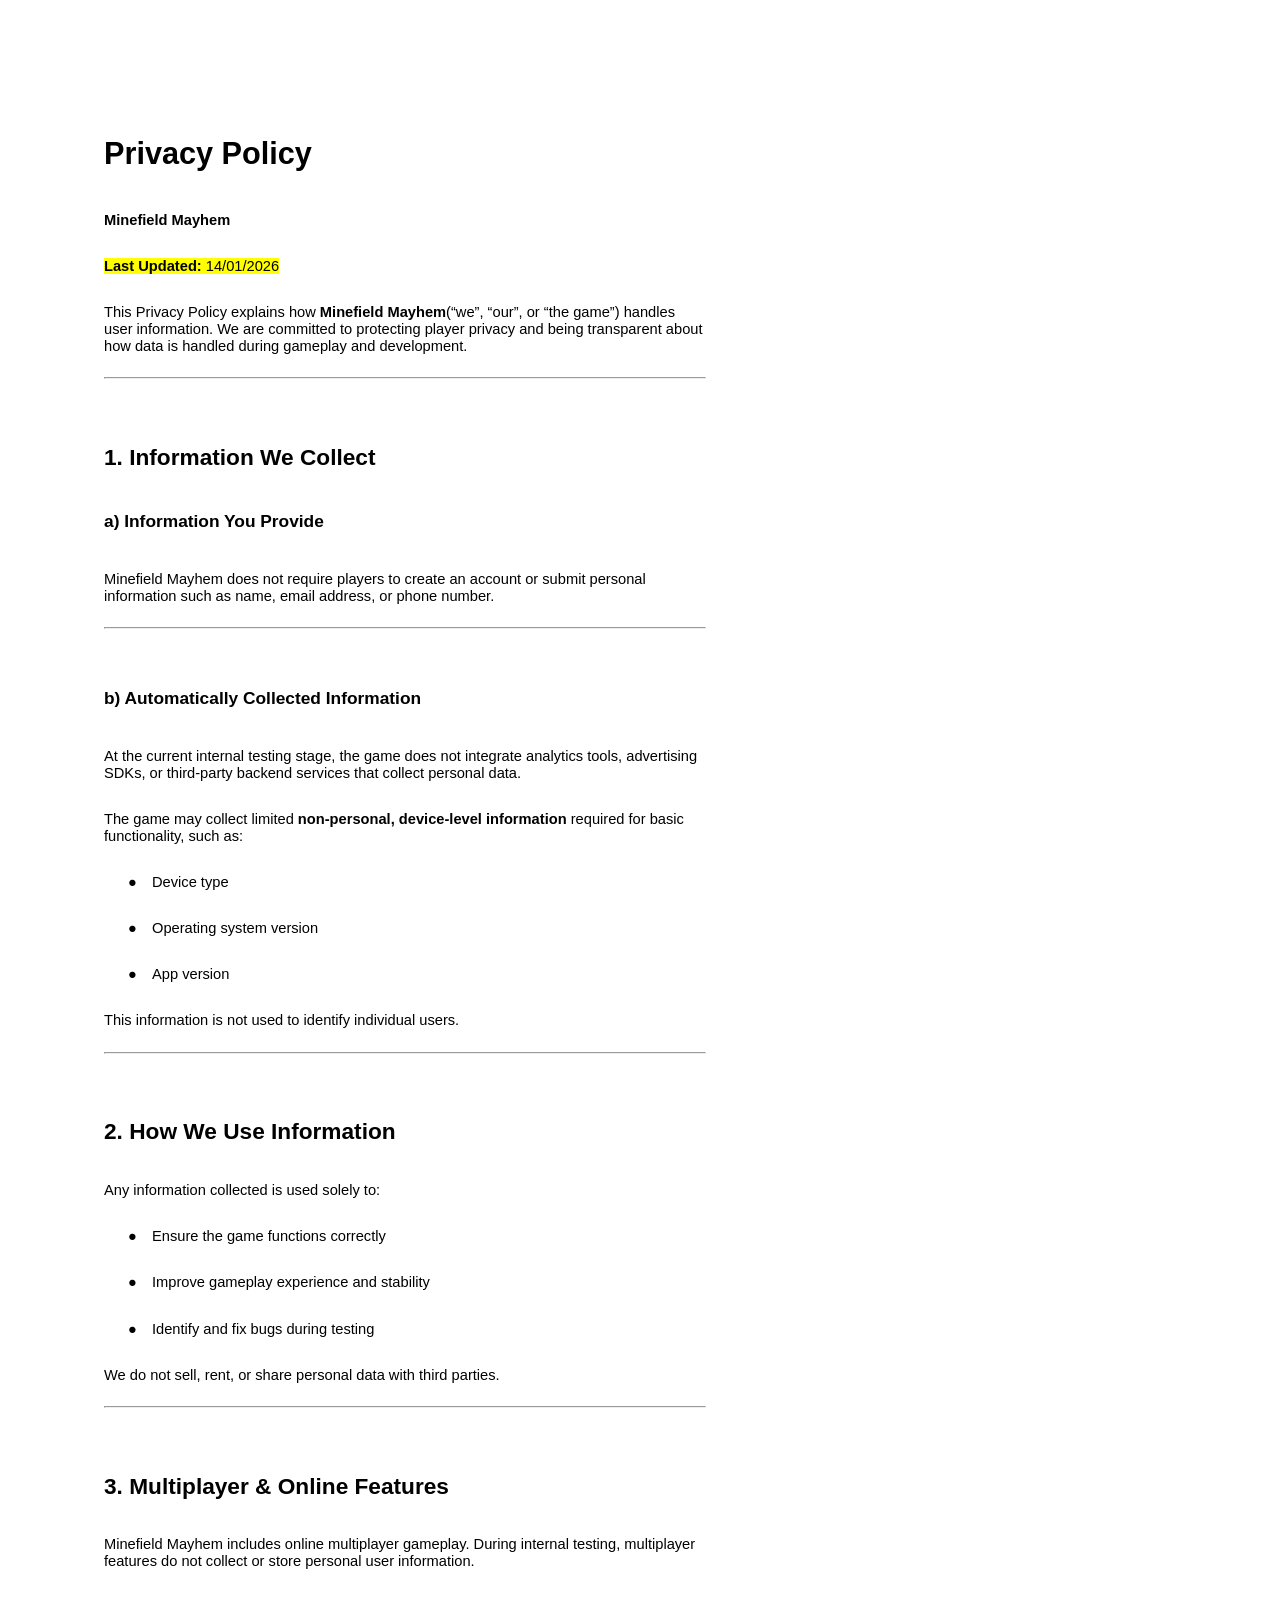
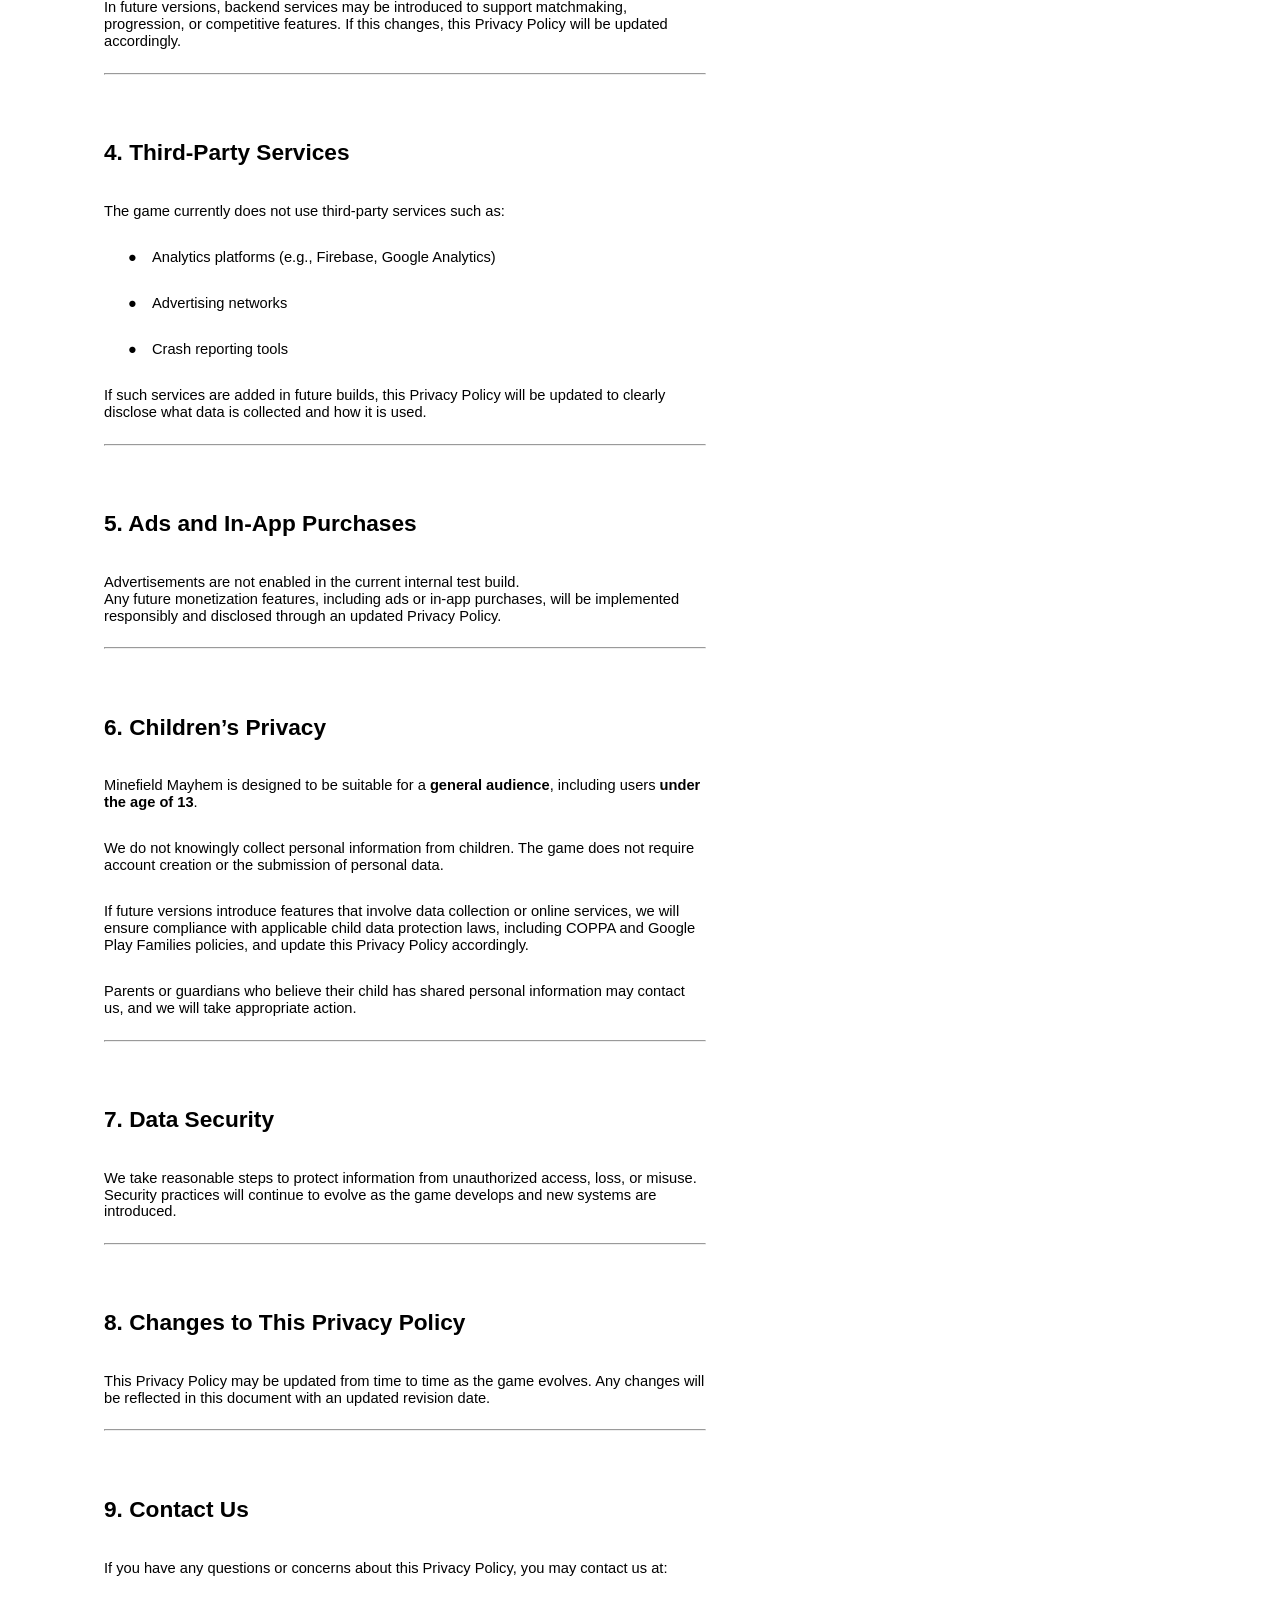
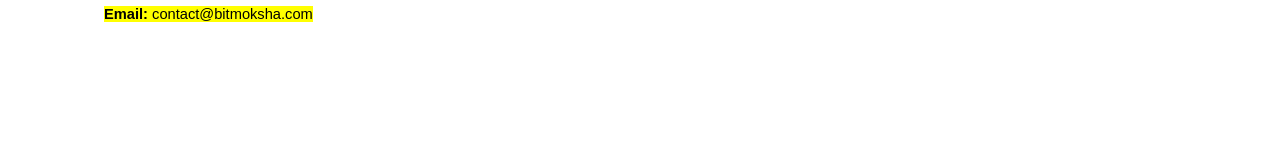
==== games/minefieldmayhem/PrivacyPolicy.html @ 373bf683 "Web-page theme and UI update." ====
<html><head><meta content="text/html; charset=UTF-8" http-equiv="content-type"><style type="text/css">.lst-kix_19e13w4ugf8w-8>li:before{content:"\0025a0   "}.lst-kix_19e13w4ugf8w-7>li:before{content:"\0025cb   "}.lst-kix_i36ss98n80sx-7>li:before{content:"\0025cb   "}.lst-kix_19e13w4ugf8w-6>li:before{content:"\0025cf   "}.lst-kix_i36ss98n80sx-6>li:before{content:"\0025cf   "}.lst-kix_19e13w4ugf8w-4>li:before{content:"\0025cb   "}.lst-kix_19e13w4ugf8w-3>li:before{content:"\0025cf   "}.lst-kix_19e13w4ugf8w-5>li:before{content:"\0025a0   "}.lst-kix_i36ss98n80sx-8>li:before{content:"\0025a0   "}.lst-kix_i36ss98n80sx-1>li:before{content:"\0025cb   "}.lst-kix_i36ss98n80sx-3>li:before{content:"\0025cf   "}.lst-kix_i36ss98n80sx-2>li:before{content:"\0025a0   "}.lst-kix_21rtv6je6org-6>li:before{content:"\0025cf   "}ul.lst-kix_i36ss98n80sx-4{list-style-type:none}.lst-kix_i36ss98n80sx-5>li:before{content:"\0025a0   "}ul.lst-kix_i36ss98n80sx-3{list-style-type:none}.lst-kix_21rtv6je6org-7>li:before{content:"\0025cb   "}ul.lst-kix_i36ss98n80sx-2{list-style-type:none}ul.lst-kix_i36ss98n80sx-1{list-style-type:none}.lst-kix_21rtv6je6org-8>li:before{content:"\0025a0   "}ul.lst-kix_i36ss98n80sx-8{list-style-type:none}ul.lst-kix_i36ss98n80sx-7{list-style-type:none}.lst-kix_i36ss98n80sx-4>li:before{content:"\0025cb   "}ul.lst-kix_i36ss98n80sx-6{list-style-type:none}ul.lst-kix_i36ss98n80sx-5{list-style-type:none}ul.lst-kix_19e13w4ugf8w-8{list-style-type:none}ul.lst-kix_19e13w4ugf8w-7{list-style-type:none}ul.lst-kix_19e13w4ugf8w-6{list-style-type:none}ul.lst-kix_21rtv6je6org-8{list-style-type:none}ul.lst-kix_19e13w4ugf8w-5{list-style-type:none}ul.lst-kix_21rtv6je6org-7{list-style-type:none}ul.lst-kix_19e13w4ugf8w-4{list-style-type:none}ul.lst-kix_19e13w4ugf8w-3{list-style-type:none}ul.lst-kix_19e13w4ugf8w-2{list-style-type:none}ul.lst-kix_19e13w4ugf8w-1{list-style-type:none}ul.lst-kix_19e13w4ugf8w-0{list-style-type:none}.lst-kix_21rtv6je6org-5>li:before{content:"\0025a0   "}.lst-kix_21rtv6je6org-4>li:before{content:"\0025cb   "}.lst-kix_21rtv6je6org-2>li:before{content:"\0025a0   "}.lst-kix_21rtv6je6org-1>li:before{content:"\0025cb   "}.lst-kix_21rtv6je6org-3>li:before{content:"\0025cf   "}ul.lst-kix_21rtv6je6org-4{list-style-type:none}ul.lst-kix_21rtv6je6org-3{list-style-type:none}ul.lst-kix_21rtv6je6org-6{list-style-type:none}ul.lst-kix_21rtv6je6org-5{list-style-type:none}.lst-kix_21rtv6je6org-0>li:before{content:"\0025cf   "}ul.lst-kix_21rtv6je6org-0{list-style-type:none}ul.lst-kix_21rtv6je6org-2{list-style-type:none}ul.lst-kix_21rtv6je6org-1{list-style-type:none}ul.lst-kix_i36ss98n80sx-0{list-style-type:none}.lst-kix_i36ss98n80sx-0>li:before{content:"\0025cf   "}li.li-bullet-0:before{margin-left:-18pt;white-space:nowrap;display:inline-block;min-width:18pt}.lst-kix_19e13w4ugf8w-0>li:before{content:"\0025cf   "}.lst-kix_19e13w4ugf8w-1>li:before{content:"\0025cb   "}.lst-kix_19e13w4ugf8w-2>li:before{content:"\0025a0   "}ol{margin:0;padding:0}table td,table th{padding:0}.c5{color:#000000;font-weight:700;text-decoration:none;vertical-align:baseline;font-size:11pt;font-family:"Arial";font-style:normal}.c0{color:#000000;font-weight:400;text-decoration:none;vertical-align:baseline;font-size:11pt;font-family:"Arial";font-style:normal}.c6{padding-top:0pt;padding-bottom:0pt;line-height:1.15;orphans:2;widows:2;text-align:left;height:11pt}.c4{color:#000000;font-weight:700;text-decoration:none;vertical-align:baseline;font-size:23pt;font-family:"Arial";font-style:normal}.c3{color:#000000;font-weight:700;text-decoration:none;vertical-align:baseline;font-size:17pt;font-family:"Arial";font-style:normal}.c9{padding-top:14pt;padding-bottom:4pt;line-height:1.15;orphans:2;widows:2;text-align:left}.c10{color:#000000;text-decoration:none;vertical-align:baseline;font-size:13pt;font-family:"Arial";font-style:normal}.c2{padding-top:11pt;padding-bottom:11pt;line-height:1.15;orphans:2;widows:2;text-align:left}.c7{padding-top:24pt;padding-bottom:6pt;line-height:1.15;orphans:2;widows:2;text-align:left}.c1{padding-top:18pt;padding-bottom:4pt;line-height:1.15;orphans:2;widows:2;text-align:left}.c13{background-color:#ffffff;max-width:451.4pt;padding:72pt 72pt 72pt 72pt}.c14{padding:0;margin:0}.c11{margin-left:36pt;padding-left:0pt}.c12{background-color:#ffff00}.c8{font-weight:700}.title{padding-top:0pt;color:#000000;font-size:26pt;padding-bottom:3pt;font-family:"Arial";line-height:1.15;page-break-after:avoid;orphans:2;widows:2;text-align:left}.subtitle{padding-top:0pt;color:#666666;font-size:15pt;padding-bottom:16pt;font-family:"Arial";line-height:1.15;page-break-after:avoid;orphans:2;widows:2;text-align:left}li{color:#000000;font-size:11pt;font-family:"Arial"}p{margin:0;color:#000000;font-size:11pt;font-family:"Arial"}h1{padding-top:20pt;color:#000000;font-size:20pt;padding-bottom:6pt;font-family:"Arial";line-height:1.15;page-break-after:avoid;orphans:2;widows:2;text-align:left}h2{padding-top:18pt;color:#000000;font-size:16pt;padding-bottom:6pt;font-family:"Arial";line-height:1.15;page-break-after:avoid;orphans:2;widows:2;text-align:left}h3{padding-top:16pt;color:#434343;font-size:14pt;padding-bottom:4pt;font-family:"Arial";line-height:1.15;page-break-after:avoid;orphans:2;widows:2;text-align:left}h4{padding-top:14pt;color:#666666;font-size:12pt;padding-bottom:4pt;font-family:"Arial";line-height:1.15;page-break-after:avoid;orphans:2;widows:2;text-align:left}h5{padding-top:12pt;color:#666666;font-size:11pt;padding-bottom:4pt;font-family:"Arial";line-height:1.15;page-break-after:avoid;orphans:2;widows:2;text-align:left}h6{padding-top:12pt;color:#666666;font-size:11pt;padding-bottom:4pt;font-family:"Arial";line-height:1.15;page-break-after:avoid;font-style:italic;orphans:2;widows:2;text-align:left}</style></head><body class="c13 doc-content"><h1 class="c7" id="h.azo9uf21ke5h"><span class="c4">Privacy Policy</span></h1><p class="c2"><span class="c5">Minefield Mayhem</span></p><p class="c2"><span class="c12 c8">Last Updated:</span><span class="c0 c12">&nbsp;14/01/2026</span></p><p class="c2"><span>This Privacy Policy explains how </span><span class="c8">Minefield Mayhem</span><span class="c0">(&ldquo;we&rdquo;, &ldquo;our&rdquo;, or &ldquo;the game&rdquo;) handles user information. We are committed to protecting player privacy and being transparent about how data is handled during gameplay and development.</span></p><hr><p class="c6"><span class="c0"></span></p><h2 class="c1" id="h.emldq083ae83"><span class="c3">1. Information We Collect</span></h2><h3 class="c9" id="h.uaukuxn6dcpl"><span class="c8 c10">a) Information You Provide</span></h3><p class="c2"><span class="c0">Minefield Mayhem does not require players to create an account or submit personal information such as name, email address, or phone number.</span></p><hr><p class="c6"><span class="c0"></span></p><h3 class="c9" id="h.2t99tl9javqi"><span class="c10 c8">b) Automatically Collected Information</span></h3><p class="c2"><span class="c0">At the current internal testing stage, the game does not integrate analytics tools, advertising SDKs, or third-party backend services that collect personal data.</span></p><p class="c2"><span>The game may collect limited </span><span class="c8">non-personal, device-level information</span><span class="c0">&nbsp;required for basic functionality, such as:</span></p><ul class="c14 lst-kix_21rtv6je6org-0 start"><li class="c2 c11 li-bullet-0"><span class="c0">Device type<br></span></li><li class="c2 c11 li-bullet-0"><span class="c0">Operating system version<br></span></li><li class="c2 c11 li-bullet-0"><span class="c0">App version<br></span></li></ul><p class="c2"><span class="c0">This information is not used to identify individual users.</span></p><hr><p class="c6"><span class="c0"></span></p><h2 class="c1" id="h.dla04ou96em4"><span class="c3">2. How We Use Information</span></h2><p class="c2"><span class="c0">Any information collected is used solely to:</span></p><ul class="c14 lst-kix_19e13w4ugf8w-0 start"><li class="c2 c11 li-bullet-0"><span class="c0">Ensure the game functions correctly<br></span></li><li class="c2 c11 li-bullet-0"><span class="c0">Improve gameplay experience and stability<br></span></li><li class="c2 c11 li-bullet-0"><span class="c0">Identify and fix bugs during testing<br></span></li></ul><p class="c2"><span class="c0">We do not sell, rent, or share personal data with third parties.</span></p><hr><p class="c6"><span class="c0"></span></p><h2 class="c1" id="h.jzyszai5xkfq"><span class="c3">3. Multiplayer &amp; Online Features</span></h2><p class="c2"><span class="c0">Minefield Mayhem includes online multiplayer gameplay. During internal testing, multiplayer features do not collect or store personal user information.</span></p><p class="c2"><span class="c0">In future versions, backend services may be introduced to support matchmaking, progression, or competitive features. If this changes, this Privacy Policy will be updated accordingly.</span></p><hr><p class="c6"><span class="c0"></span></p><h2 class="c1" id="h.neqhiikwgl7u"><span class="c3">4. Third-Party Services</span></h2><p class="c2"><span class="c0">The game currently does not use third-party services such as:</span></p><ul class="c14 lst-kix_i36ss98n80sx-0 start"><li class="c2 c11 li-bullet-0"><span class="c0">Analytics platforms (e.g., Firebase, Google Analytics)<br></span></li><li class="c2 c11 li-bullet-0"><span class="c0">Advertising networks<br></span></li><li class="c2 c11 li-bullet-0"><span class="c0">Crash reporting tools<br></span></li></ul><p class="c2"><span class="c0">If such services are added in future builds, this Privacy Policy will be updated to clearly disclose what data is collected and how it is used.</span></p><hr><p class="c6"><span class="c0"></span></p><h2 class="c1" id="h.pjckrgbmjgnv"><span class="c3">5. Ads and In-App Purchases</span></h2><p class="c2"><span class="c0">Advertisements are not enabled in the current internal test build.<br> Any future monetization features, including ads or in-app purchases, will be implemented responsibly and disclosed through an updated Privacy Policy.</span></p><hr><p class="c6"><span class="c0"></span></p><h2 class="c1" id="h.n8rqhoeqgk0d"><span class="c3">6. Children&rsquo;s Privacy</span></h2><p class="c2"><span>Minefield Mayhem is designed to be suitable for a </span><span class="c8">general audience</span><span>, including users </span><span class="c8">under the age of 13</span><span class="c0">.</span></p><p class="c2"><span class="c0">We do not knowingly collect personal information from children. The game does not require account creation or the submission of personal data.</span></p><p class="c2"><span class="c0">If future versions introduce features that involve data collection or online services, we will ensure compliance with applicable child data protection laws, including COPPA and Google Play Families policies, and update this Privacy Policy accordingly.</span></p><p class="c2"><span class="c0">Parents or guardians who believe their child has shared personal information may contact us, and we will take appropriate action.</span></p><hr><p class="c6"><span class="c0"></span></p><h2 class="c1" id="h.t99o5rbqhjr2"><span class="c3">7. Data Security</span></h2><p class="c2"><span class="c0">We take reasonable steps to protect information from unauthorized access, loss, or misuse. Security practices will continue to evolve as the game develops and new systems are introduced.</span></p><hr><p class="c6"><span class="c0"></span></p><h2 class="c1" id="h.xk44x3qb29qh"><span class="c3">8. Changes to This Privacy Policy</span></h2><p class="c2"><span class="c0">This Privacy Policy may be updated from time to time as the game evolves. Any changes will be reflected in this document with an updated revision date.</span></p><hr><p class="c6"><span class="c0"></span></p><h2 class="c1" id="h.mpmd1bspxds2"><span class="c3">9. Contact Us</span></h2><p class="c2"><span class="c0">If you have any questions or concerns about this Privacy Policy, you may contact us at:</span></p><p class="c2"><span class="c8 c12">Email:</span><span class="c0 c12">&nbsp;contact@bitmoksha.com</span></p><p class="c6"><span class="c0"></span></p></body></html>
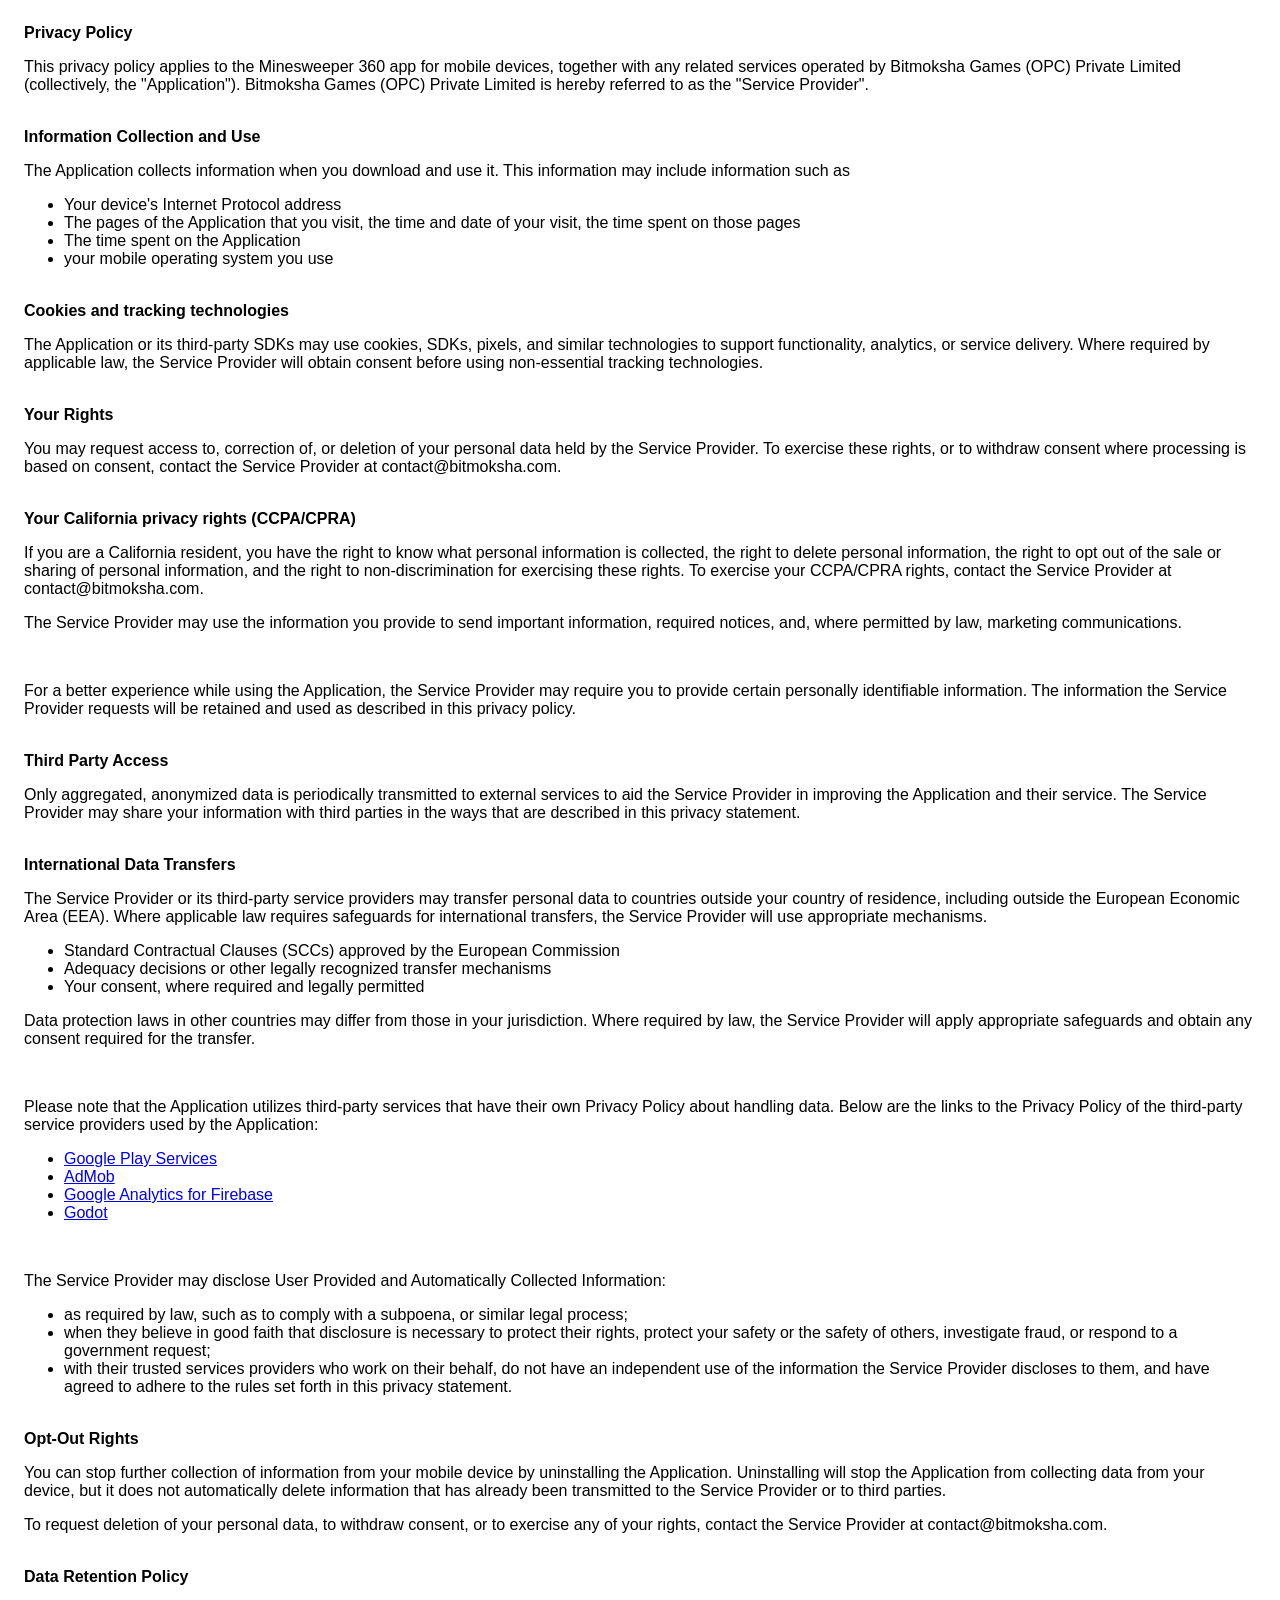
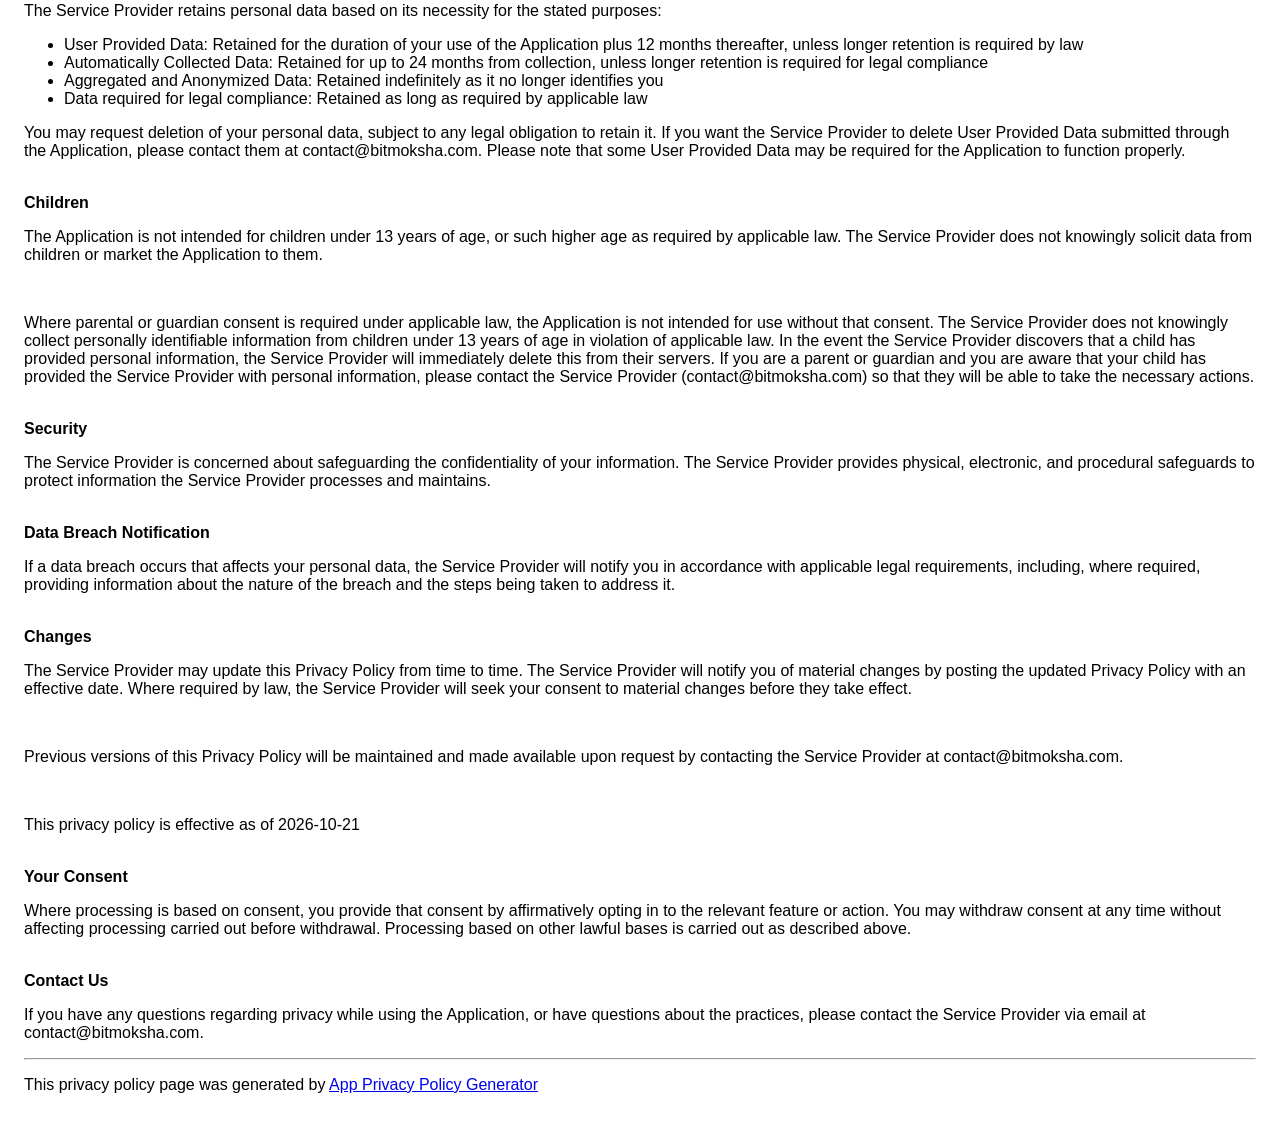
==== commit fae9bfa4: "Updated Minefield mayhem privacy policy." ====
--- a/games/minefieldmayhem/PrivacyPolicy.html
+++ b/games/minefieldmayhem/PrivacyPolicy.html
@@ -1 +1,13 @@
-<html><head><meta content="text/html; charset=UTF-8" http-equiv="content-type"><style type="text/css">.lst-kix_19e13w4ugf8w-8>li:before{content:"\0025a0   "}.lst-kix_19e13w4ugf8w-7>li:before{content:"\0025cb   "}.lst-kix_i36ss98n80sx-7>li:before{content:"\0025cb   "}.lst-kix_19e13w4ugf8w-6>li:before{content:"\0025cf   "}.lst-kix_i36ss98n80sx-6>li:before{content:"\0025cf   "}.lst-kix_19e13w4ugf8w-4>li:before{content:"\0025cb   "}.lst-kix_19e13w4ugf8w-3>li:before{content:"\0025cf   "}.lst-kix_19e13w4ugf8w-5>li:before{content:"\0025a0   "}.lst-kix_i36ss98n80sx-8>li:before{content:"\0025a0   "}.lst-kix_i36ss98n80sx-1>li:before{content:"\0025cb   "}.lst-kix_i36ss98n80sx-3>li:before{content:"\0025cf   "}.lst-kix_i36ss98n80sx-2>li:before{content:"\0025a0   "}.lst-kix_21rtv6je6org-6>li:before{content:"\0025cf   "}ul.lst-kix_i36ss98n80sx-4{list-style-type:none}.lst-kix_i36ss98n80sx-5>li:before{content:"\0025a0   "}ul.lst-kix_i36ss98n80sx-3{list-style-type:none}.lst-kix_21rtv6je6org-7>li:before{content:"\0025cb   "}ul.lst-kix_i36ss98n80sx-2{list-style-type:none}ul.lst-kix_i36ss98n80sx-1{list-style-type:none}.lst-kix_21rtv6je6org-8>li:before{content:"\0025a0   "}ul.lst-kix_i36ss98n80sx-8{list-style-type:none}ul.lst-kix_i36ss98n80sx-7{list-style-type:none}.lst-kix_i36ss98n80sx-4>li:before{content:"\0025cb   "}ul.lst-kix_i36ss98n80sx-6{list-style-type:none}ul.lst-kix_i36ss98n80sx-5{list-style-type:none}ul.lst-kix_19e13w4ugf8w-8{list-style-type:none}ul.lst-kix_19e13w4ugf8w-7{list-style-type:none}ul.lst-kix_19e13w4ugf8w-6{list-style-type:none}ul.lst-kix_21rtv6je6org-8{list-style-type:none}ul.lst-kix_19e13w4ugf8w-5{list-style-type:none}ul.lst-kix_21rtv6je6org-7{list-style-type:none}ul.lst-kix_19e13w4ugf8w-4{list-style-type:none}ul.lst-kix_19e13w4ugf8w-3{list-style-type:none}ul.lst-kix_19e13w4ugf8w-2{list-style-type:none}ul.lst-kix_19e13w4ugf8w-1{list-style-type:none}ul.lst-kix_19e13w4ugf8w-0{list-style-type:none}.lst-kix_21rtv6je6org-5>li:before{content:"\0025a0   "}.lst-kix_21rtv6je6org-4>li:before{content:"\0025cb   "}.lst-kix_21rtv6je6org-2>li:before{content:"\0025a0   "}.lst-kix_21rtv6je6org-1>li:before{content:"\0025cb   "}.lst-kix_21rtv6je6org-3>li:before{content:"\0025cf   "}ul.lst-kix_21rtv6je6org-4{list-style-type:none}ul.lst-kix_21rtv6je6org-3{list-style-type:none}ul.lst-kix_21rtv6je6org-6{list-style-type:none}ul.lst-kix_21rtv6je6org-5{list-style-type:none}.lst-kix_21rtv6je6org-0>li:before{content:"\0025cf   "}ul.lst-kix_21rtv6je6org-0{list-style-type:none}ul.lst-kix_21rtv6je6org-2{list-style-type:none}ul.lst-kix_21rtv6je6org-1{list-style-type:none}ul.lst-kix_i36ss98n80sx-0{list-style-type:none}.lst-kix_i36ss98n80sx-0>li:before{content:"\0025cf   "}li.li-bullet-0:before{margin-left:-18pt;white-space:nowrap;display:inline-block;min-width:18pt}.lst-kix_19e13w4ugf8w-0>li:before{content:"\0025cf   "}.lst-kix_19e13w4ugf8w-1>li:before{content:"\0025cb   "}.lst-kix_19e13w4ugf8w-2>li:before{content:"\0025a0   "}ol{margin:0;padding:0}table td,table th{padding:0}.c5{color:#000000;font-weight:700;text-decoration:none;vertical-align:baseline;font-size:11pt;font-family:"Arial";font-style:normal}.c0{color:#000000;font-weight:400;text-decoration:none;vertical-align:baseline;font-size:11pt;font-family:"Arial";font-style:normal}.c6{padding-top:0pt;padding-bottom:0pt;line-height:1.15;orphans:2;widows:2;text-align:left;height:11pt}.c4{color:#000000;font-weight:700;text-decoration:none;vertical-align:baseline;font-size:23pt;font-family:"Arial";font-style:normal}.c3{color:#000000;font-weight:700;text-decoration:none;vertical-align:baseline;font-size:17pt;font-family:"Arial";font-style:normal}.c9{padding-top:14pt;padding-bottom:4pt;line-height:1.15;orphans:2;widows:2;text-align:left}.c10{color:#000000;text-decoration:none;vertical-align:baseline;font-size:13pt;font-family:"Arial";font-style:normal}.c2{padding-top:11pt;padding-bottom:11pt;line-height:1.15;orphans:2;widows:2;text-align:left}.c7{padding-top:24pt;padding-bottom:6pt;line-height:1.15;orphans:2;widows:2;text-align:left}.c1{padding-top:18pt;padding-bottom:4pt;line-height:1.15;orphans:2;widows:2;text-align:left}.c13{background-color:#ffffff;max-width:451.4pt;padding:72pt 72pt 72pt 72pt}.c14{padding:0;margin:0}.c11{margin-left:36pt;padding-left:0pt}.c12{background-color:#ffff00}.c8{font-weight:700}.title{padding-top:0pt;color:#000000;font-size:26pt;padding-bottom:3pt;font-family:"Arial";line-height:1.15;page-break-after:avoid;orphans:2;widows:2;text-align:left}.subtitle{padding-top:0pt;color:#666666;font-size:15pt;padding-bottom:16pt;font-family:"Arial";line-height:1.15;page-break-after:avoid;orphans:2;widows:2;text-align:left}li{color:#000000;font-size:11pt;font-family:"Arial"}p{margin:0;color:#000000;font-size:11pt;font-family:"Arial"}h1{padding-top:20pt;color:#000000;font-size:20pt;padding-bottom:6pt;font-family:"Arial";line-height:1.15;page-break-after:avoid;orphans:2;widows:2;text-align:left}h2{padding-top:18pt;color:#000000;font-size:16pt;padding-bottom:6pt;font-family:"Arial";line-height:1.15;page-break-after:avoid;orphans:2;widows:2;text-align:left}h3{padding-top:16pt;color:#434343;font-size:14pt;padding-bottom:4pt;font-family:"Arial";line-height:1.15;page-break-after:avoid;orphans:2;widows:2;text-align:left}h4{padding-top:14pt;color:#666666;font-size:12pt;padding-bottom:4pt;font-family:"Arial";line-height:1.15;page-break-after:avoid;orphans:2;widows:2;text-align:left}h5{padding-top:12pt;color:#666666;font-size:11pt;padding-bottom:4pt;font-family:"Arial";line-height:1.15;page-break-after:avoid;orphans:2;widows:2;text-align:left}h6{padding-top:12pt;color:#666666;font-size:11pt;padding-bottom:4pt;font-family:"Arial";line-height:1.15;page-break-after:avoid;font-style:italic;orphans:2;widows:2;text-align:left}</style></head><body class="c13 doc-content"><h1 class="c7" id="h.azo9uf21ke5h"><span class="c4">Privacy Policy</span></h1><p class="c2"><span class="c5">Minefield Mayhem</span></p><p class="c2"><span class="c12 c8">Last Updated:</span><span class="c0 c12">&nbsp;14/01/2026</span></p><p class="c2"><span>This Privacy Policy explains how </span><span class="c8">Minefield Mayhem</span><span class="c0">(&ldquo;we&rdquo;, &ldquo;our&rdquo;, or &ldquo;the game&rdquo;) handles user information. We are committed to protecting player privacy and being transparent about how data is handled during gameplay and development.</span></p><hr><p class="c6"><span class="c0"></span></p><h2 class="c1" id="h.emldq083ae83"><span class="c3">1. Information We Collect</span></h2><h3 class="c9" id="h.uaukuxn6dcpl"><span class="c8 c10">a) Information You Provide</span></h3><p class="c2"><span class="c0">Minefield Mayhem does not require players to create an account or submit personal information such as name, email address, or phone number.</span></p><hr><p class="c6"><span class="c0"></span></p><h3 class="c9" id="h.2t99tl9javqi"><span class="c10 c8">b) Automatically Collected Information</span></h3><p class="c2"><span class="c0">At the current internal testing stage, the game does not integrate analytics tools, advertising SDKs, or third-party backend services that collect personal data.</span></p><p class="c2"><span>The game may collect limited </span><span class="c8">non-personal, device-level information</span><span class="c0">&nbsp;required for basic functionality, such as:</span></p><ul class="c14 lst-kix_21rtv6je6org-0 start"><li class="c2 c11 li-bullet-0"><span class="c0">Device type<br></span></li><li class="c2 c11 li-bullet-0"><span class="c0">Operating system version<br></span></li><li class="c2 c11 li-bullet-0"><span class="c0">App version<br></span></li></ul><p class="c2"><span class="c0">This information is not used to identify individual users.</span></p><hr><p class="c6"><span class="c0"></span></p><h2 class="c1" id="h.dla04ou96em4"><span class="c3">2. How We Use Information</span></h2><p class="c2"><span class="c0">Any information collected is used solely to:</span></p><ul class="c14 lst-kix_19e13w4ugf8w-0 start"><li class="c2 c11 li-bullet-0"><span class="c0">Ensure the game functions correctly<br></span></li><li class="c2 c11 li-bullet-0"><span class="c0">Improve gameplay experience and stability<br></span></li><li class="c2 c11 li-bullet-0"><span class="c0">Identify and fix bugs during testing<br></span></li></ul><p class="c2"><span class="c0">We do not sell, rent, or share personal data with third parties.</span></p><hr><p class="c6"><span class="c0"></span></p><h2 class="c1" id="h.jzyszai5xkfq"><span class="c3">3. Multiplayer &amp; Online Features</span></h2><p class="c2"><span class="c0">Minefield Mayhem includes online multiplayer gameplay. During internal testing, multiplayer features do not collect or store personal user information.</span></p><p class="c2"><span class="c0">In future versions, backend services may be introduced to support matchmaking, progression, or competitive features. If this changes, this Privacy Policy will be updated accordingly.</span></p><hr><p class="c6"><span class="c0"></span></p><h2 class="c1" id="h.neqhiikwgl7u"><span class="c3">4. Third-Party Services</span></h2><p class="c2"><span class="c0">The game currently does not use third-party services such as:</span></p><ul class="c14 lst-kix_i36ss98n80sx-0 start"><li class="c2 c11 li-bullet-0"><span class="c0">Analytics platforms (e.g., Firebase, Google Analytics)<br></span></li><li class="c2 c11 li-bullet-0"><span class="c0">Advertising networks<br></span></li><li class="c2 c11 li-bullet-0"><span class="c0">Crash reporting tools<br></span></li></ul><p class="c2"><span class="c0">If such services are added in future builds, this Privacy Policy will be updated to clearly disclose what data is collected and how it is used.</span></p><hr><p class="c6"><span class="c0"></span></p><h2 class="c1" id="h.pjckrgbmjgnv"><span class="c3">5. Ads and In-App Purchases</span></h2><p class="c2"><span class="c0">Advertisements are not enabled in the current internal test build.<br> Any future monetization features, including ads or in-app purchases, will be implemented responsibly and disclosed through an updated Privacy Policy.</span></p><hr><p class="c6"><span class="c0"></span></p><h2 class="c1" id="h.n8rqhoeqgk0d"><span class="c3">6. Children&rsquo;s Privacy</span></h2><p class="c2"><span>Minefield Mayhem is designed to be suitable for a </span><span class="c8">general audience</span><span>, including users </span><span class="c8">under the age of 13</span><span class="c0">.</span></p><p class="c2"><span class="c0">We do not knowingly collect personal information from children. The game does not require account creation or the submission of personal data.</span></p><p class="c2"><span class="c0">If future versions introduce features that involve data collection or online services, we will ensure compliance with applicable child data protection laws, including COPPA and Google Play Families policies, and update this Privacy Policy accordingly.</span></p><p class="c2"><span class="c0">Parents or guardians who believe their child has shared personal information may contact us, and we will take appropriate action.</span></p><hr><p class="c6"><span class="c0"></span></p><h2 class="c1" id="h.t99o5rbqhjr2"><span class="c3">7. Data Security</span></h2><p class="c2"><span class="c0">We take reasonable steps to protect information from unauthorized access, loss, or misuse. Security practices will continue to evolve as the game develops and new systems are introduced.</span></p><hr><p class="c6"><span class="c0"></span></p><h2 class="c1" id="h.xk44x3qb29qh"><span class="c3">8. Changes to This Privacy Policy</span></h2><p class="c2"><span class="c0">This Privacy Policy may be updated from time to time as the game evolves. Any changes will be reflected in this document with an updated revision date.</span></p><hr><p class="c6"><span class="c0"></span></p><h2 class="c1" id="h.mpmd1bspxds2"><span class="c3">9. Contact Us</span></h2><p class="c2"><span class="c0">If you have any questions or concerns about this Privacy Policy, you may contact us at:</span></p><p class="c2"><span class="c8 c12">Email:</span><span class="c0 c12">&nbsp;contact@bitmoksha.com</span></p><p class="c6"><span class="c0"></span></p></body></html>+<!DOCTYPE html>
+    <html>
+    <head>
+      <meta charset='utf-8'>
+      <meta name='viewport' content='width=device-width'>
+      <title>Privacy Policy</title>
+      <style> body { font-family: 'Helvetica Neue', Helvetica, Arial, sans-serif; padding:1em; } </style>
+    </head>
+    <body>
+    <strong>Privacy Policy</strong><p>This privacy policy applies to the Minesweeper 360 app for mobile devices, together with any related services operated by Bitmoksha Games (OPC) Private Limited (collectively, the "Application"). Bitmoksha Games (OPC) Private Limited is hereby referred to as the "Service Provider".</p><br><strong>Information Collection and Use</strong><p>The Application collects information when you download and use it. This information may include information such as</p><ul><li>Your device's Internet Protocol address</li><li>The pages of the Application that you visit, the time and date of your visit, the time spent on those pages</li><li>The time spent on the Application</li><li>your mobile operating system you use</li></ul><p></p><br><strong>Cookies and tracking technologies</strong><p>The Application or its third-party SDKs may use cookies, SDKs, pixels, and similar technologies to support functionality, analytics, or service delivery. Where required by applicable law, the Service Provider will obtain consent before using non-essential tracking technologies.</p><!----><br><strong>Your Rights</strong><p>You may request access to, correction of, or deletion of your personal data held by the Service Provider. To exercise these rights, or to withdraw consent where processing is based on consent, contact the Service Provider at contact@bitmoksha.com.</p><br><strong>Your California privacy rights (CCPA/CPRA)</strong><p>If you are a California resident, you have the right to know what personal information is collected, the right to delete personal information, the right to opt out of the sale or sharing of personal information, and the right to non-discrimination for exercising these rights. To exercise your CCPA/CPRA rights, contact the Service Provider at contact@bitmoksha.com.</p><!----><p>The Service Provider may use the information you provide to send important information, required notices, and, where permitted by law, marketing communications.</p><br><p>For a better experience while using the Application, the Service Provider may require you to provide certain personally identifiable information. The information the Service Provider requests will be retained and used as described in this privacy policy.</p><br><strong>Third Party Access</strong><p>Only aggregated, anonymized data is periodically transmitted to external services to aid the Service Provider in improving the Application and their service. The Service Provider may share your information with third parties in the ways that are described in this privacy statement.</p><br><strong>International Data Transfers</strong><p>The Service Provider or its third-party service providers may transfer personal data to countries outside your country of residence, including outside the European Economic Area (EEA). Where applicable law requires safeguards for international transfers, the Service Provider will use appropriate mechanisms.</p><ul><li>Standard Contractual Clauses (SCCs) approved by the European Commission</li><li>Adequacy decisions or other legally recognized transfer mechanisms</li><li>Your consent, where required and legally permitted</li></ul><p>Data protection laws in other countries may differ from those in your jurisdiction. Where required by law, the Service Provider will apply appropriate safeguards and obtain any consent required for the transfer.</p><div><br><p>Please note that the Application utilizes third-party services that have their own Privacy Policy about handling data. Below are the links to the Privacy Policy of the third-party service providers used by the Application:</p><ul><li><a href="https://www.google.com/policies/privacy/" target="_blank" rel="noopener noreferrer">Google Play Services</a></li><li><a href="https://policies.google.com/technologies/partner-sites" target="_blank" rel="noopener noreferrer">AdMob</a></li><li><a href="https://firebase.google.com/support/privacy" target="_blank" rel="noopener noreferrer">Google Analytics for Firebase</a></li><li><a href="https://godotengine.org/privacy-policy" target="_blank" rel="noopener noreferrer">Godot</a></li></ul></div><br><p>The Service Provider may disclose User Provided and Automatically Collected Information:</p><ul><li>as required by law, such as to comply with a subpoena, or similar legal process;</li><li>when they believe in good faith that disclosure is necessary to protect their rights, protect your safety or the safety of others, investigate fraud, or respond to a government request;</li><li>with their trusted services providers who work on their behalf, do not have an independent use of the information the Service Provider discloses to them, and have agreed to adhere to the rules set forth in this privacy statement.</li></ul><p></p><br><strong>Opt-Out Rights</strong><div><p>You can stop further collection of information from your mobile device by uninstalling the Application. Uninstalling will stop the Application from collecting data from your device, but it does not automatically delete information that has already been transmitted to the Service Provider or to third parties.</p></div><!----><p>To request deletion of your personal data, to withdraw consent, or to exercise any of your rights, contact the Service Provider at contact@bitmoksha.com.</p><br><strong>Data Retention Policy</strong><p>The Service Provider retains personal data based on its necessity for the stated purposes:</p><ul><li>User Provided Data: Retained for the duration of your use of the Application plus 12 months thereafter, unless longer retention is required by law</li><li>Automatically Collected Data: Retained for up to 24 months from collection, unless longer retention is required for legal compliance</li><li>Aggregated and Anonymized Data: Retained indefinitely as it no longer identifies you</li><li>Data required for legal compliance: Retained as long as required by applicable law</li></ul><p>You may request deletion of your personal data, subject to any legal obligation to retain it. If you want the Service Provider to delete User Provided Data submitted through the Application, please contact them at contact@bitmoksha.com. Please note that some User Provided Data may be required for the Application to function properly.</p><!----><br><strong>Children</strong><p>The Application is not intended for children under 13 years of age, or such higher age as required by applicable law. The Service Provider does not knowingly solicit data from children or market the Application to them.</p><div><br><p>Where parental or guardian consent is required under applicable law, the Application is not intended for use without that consent. The Service Provider does not knowingly collect personally identifiable information from children under 13 years of age in violation of applicable law. In the event the Service Provider discovers that a child has provided personal information, the Service Provider will immediately delete this from their servers. If you are a parent or guardian and you are aware that your child has provided the Service Provider with personal information, please contact the Service Provider (contact@bitmoksha.com) so that they will be able to take the necessary actions.</p></div><br><strong>Security</strong><p>The Service Provider is concerned about safeguarding the confidentiality of your information. The Service Provider provides physical, electronic, and procedural safeguards to protect information the Service Provider processes and maintains.</p><br><strong>Data Breach Notification</strong><p>If a data breach occurs that affects your personal data, the Service Provider will notify you in accordance with applicable legal requirements, including, where required, providing information about the nature of the breach and the steps being taken to address it.</p><br><strong>Changes</strong><p>The Service Provider may update this Privacy Policy from time to time. The Service Provider will notify you of material changes by posting the updated Privacy Policy with an effective date. Where required by law, the Service Provider will seek your consent to material changes before they take effect.</p><br><p>Previous versions of this Privacy Policy will be maintained and made available upon request by contacting the Service Provider at contact@bitmoksha.com.</p><br><p>This privacy policy is effective as of 2026-10-21</p><br><strong>Your Consent</strong><p>Where processing is based on consent, you provide that consent by affirmatively opting in to the relevant feature or action. You may withdraw consent at any time without affecting processing carried out before withdrawal. Processing based on other lawful bases is carried out as described above.</p><br><strong>Contact Us</strong><p>If you have any questions regarding privacy while using the Application, or have questions about the practices, please contact the Service Provider via email at contact@bitmoksha.com.</p><hr><p><span>This privacy policy page was generated by </span><a href="https://app-privacy-policy-generator.nisrulz.com/" target="_blank" rel="noopener noreferrer">App Privacy Policy Generator </a></p>
+    </body>
+    </html>
+      
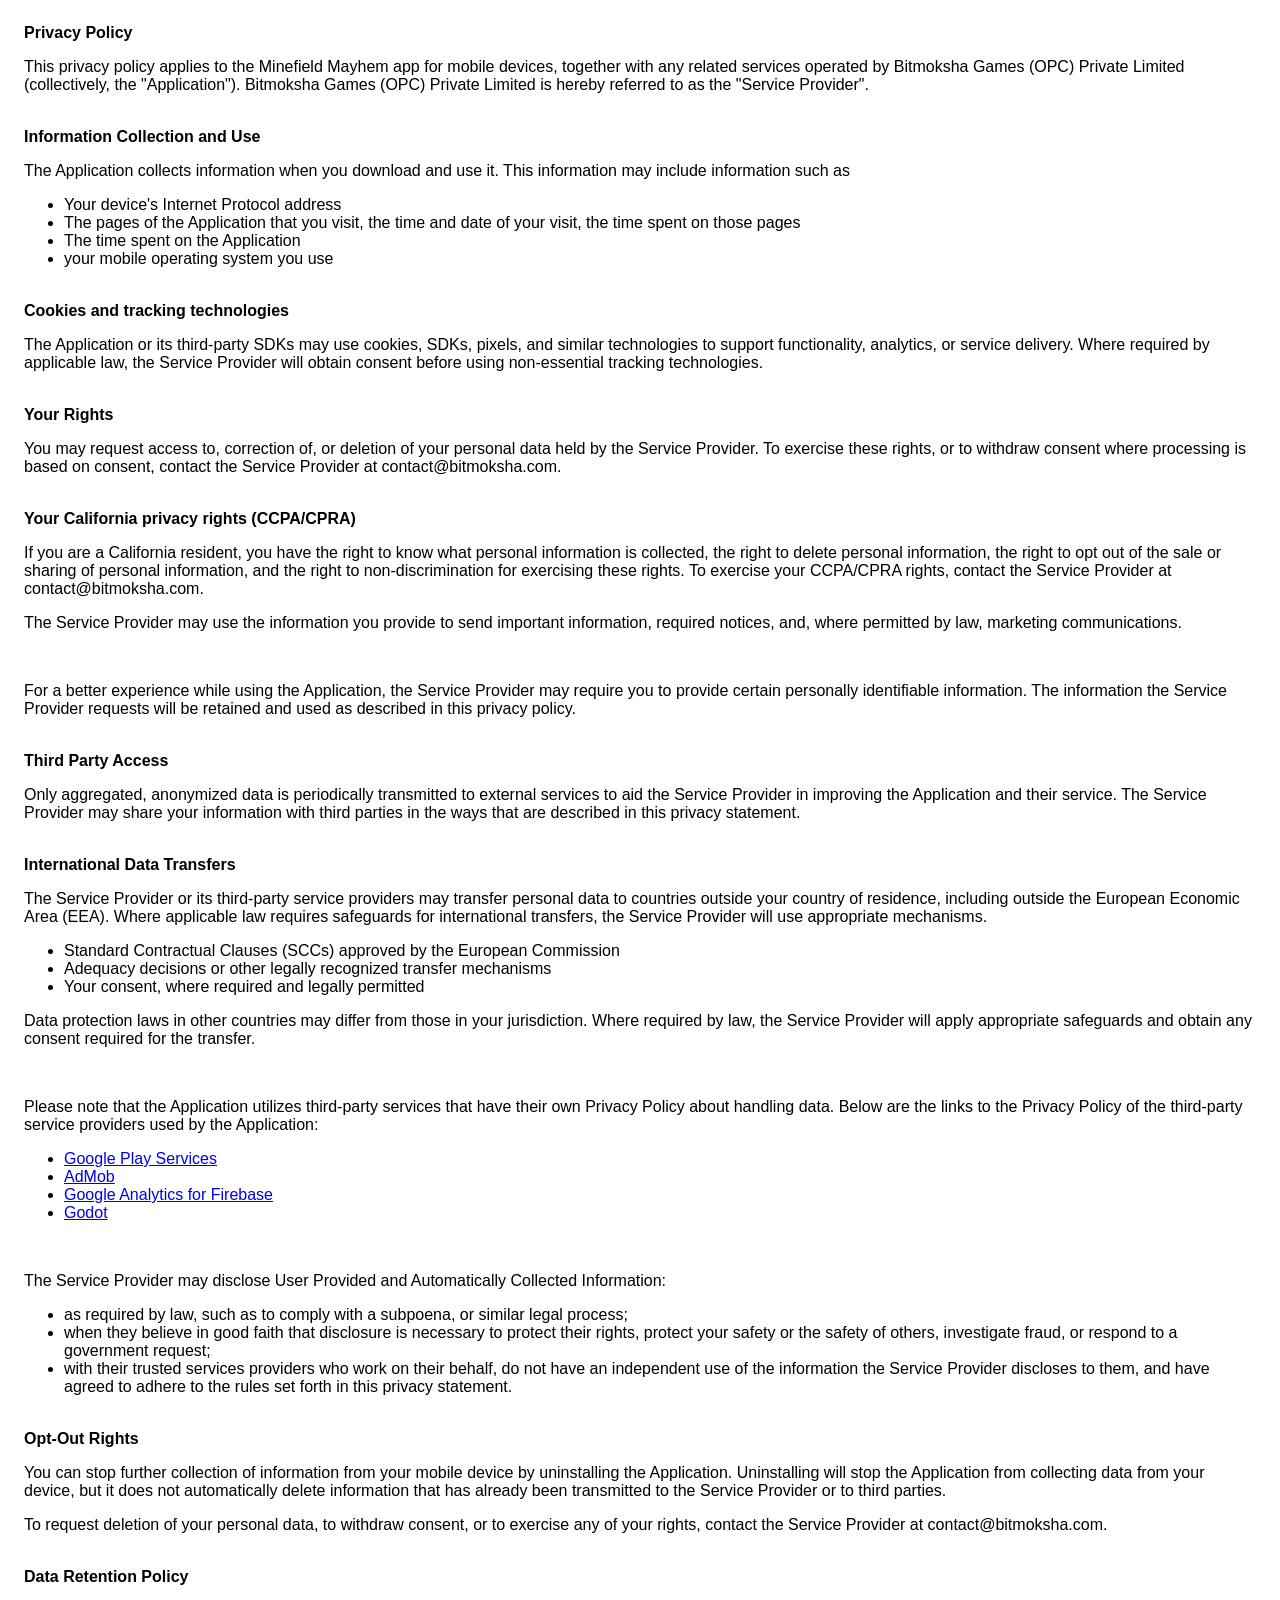
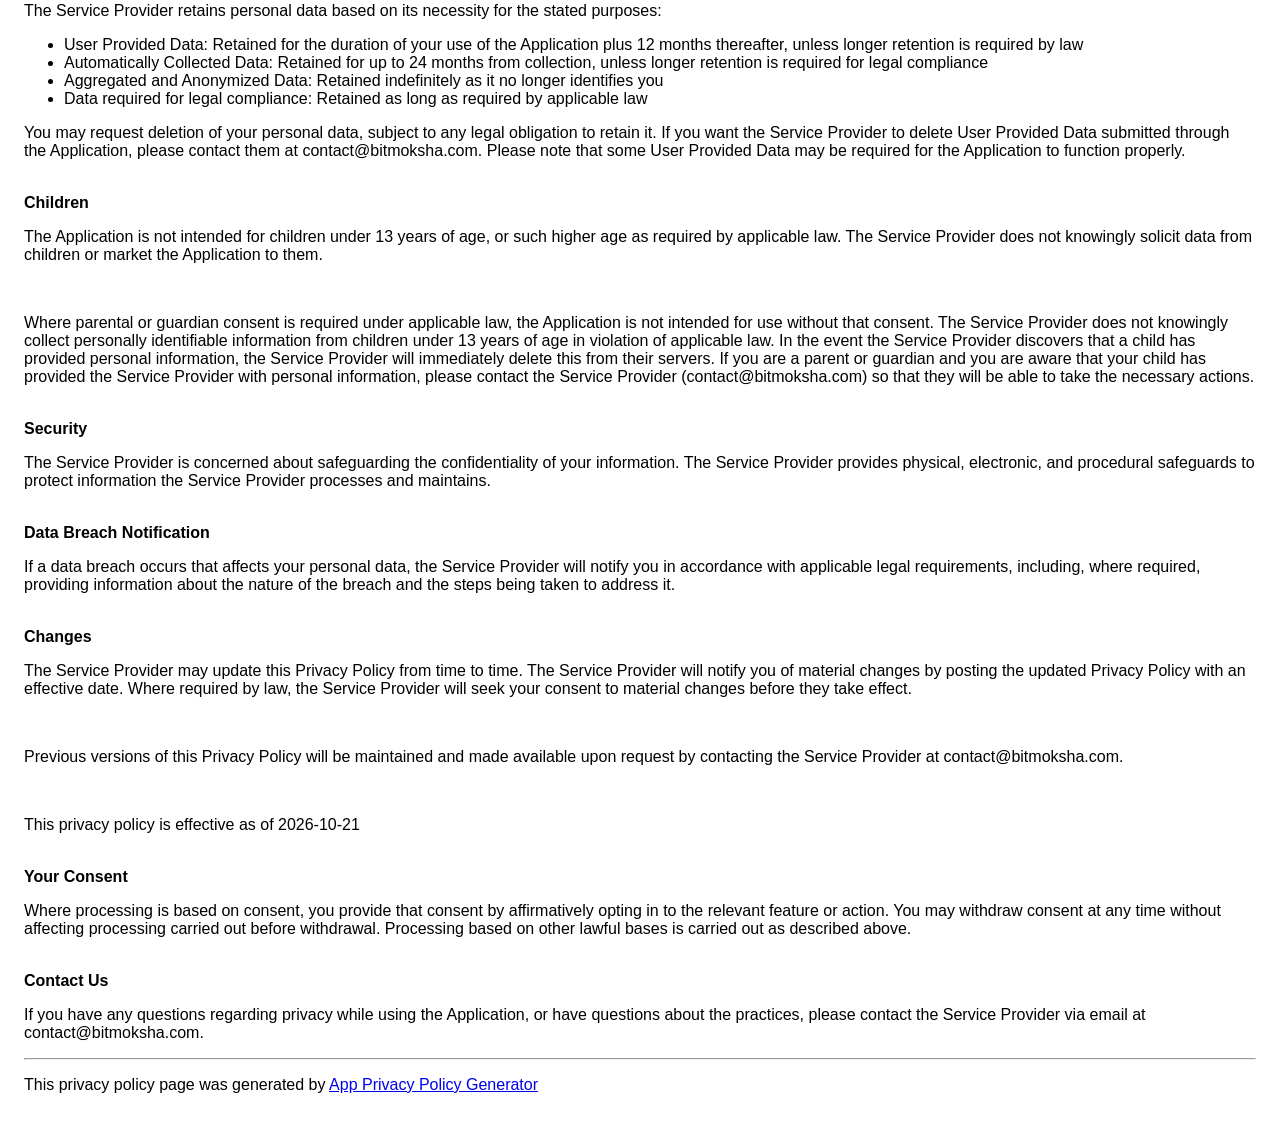
==== commit fdeb51e0: "Updated game name to Minefield Mayhem." ====
--- a/games/minefieldmayhem/PrivacyPolicy.html
+++ b/games/minefieldmayhem/PrivacyPolicy.html
@@ -7,7 +7,7 @@
       <style> body { font-family: 'Helvetica Neue', Helvetica, Arial, sans-serif; padding:1em; } </style>
     </head>
     <body>
-    <strong>Privacy Policy</strong><p>This privacy policy applies to the Minesweeper 360 app for mobile devices, together with any related services operated by Bitmoksha Games (OPC) Private Limited (collectively, the "Application"). Bitmoksha Games (OPC) Private Limited is hereby referred to as the "Service Provider".</p><br><strong>Information Collection and Use</strong><p>The Application collects information when you download and use it. This information may include information such as</p><ul><li>Your device's Internet Protocol address</li><li>The pages of the Application that you visit, the time and date of your visit, the time spent on those pages</li><li>The time spent on the Application</li><li>your mobile operating system you use</li></ul><p></p><br><strong>Cookies and tracking technologies</strong><p>The Application or its third-party SDKs may use cookies, SDKs, pixels, and similar technologies to support functionality, analytics, or service delivery. Where required by applicable law, the Service Provider will obtain consent before using non-essential tracking technologies.</p><!----><br><strong>Your Rights</strong><p>You may request access to, correction of, or deletion of your personal data held by the Service Provider. To exercise these rights, or to withdraw consent where processing is based on consent, contact the Service Provider at contact@bitmoksha.com.</p><br><strong>Your California privacy rights (CCPA/CPRA)</strong><p>If you are a California resident, you have the right to know what personal information is collected, the right to delete personal information, the right to opt out of the sale or sharing of personal information, and the right to non-discrimination for exercising these rights. To exercise your CCPA/CPRA rights, contact the Service Provider at contact@bitmoksha.com.</p><!----><p>The Service Provider may use the information you provide to send important information, required notices, and, where permitted by law, marketing communications.</p><br><p>For a better experience while using the Application, the Service Provider may require you to provide certain personally identifiable information. The information the Service Provider requests will be retained and used as described in this privacy policy.</p><br><strong>Third Party Access</strong><p>Only aggregated, anonymized data is periodically transmitted to external services to aid the Service Provider in improving the Application and their service. The Service Provider may share your information with third parties in the ways that are described in this privacy statement.</p><br><strong>International Data Transfers</strong><p>The Service Provider or its third-party service providers may transfer personal data to countries outside your country of residence, including outside the European Economic Area (EEA). Where applicable law requires safeguards for international transfers, the Service Provider will use appropriate mechanisms.</p><ul><li>Standard Contractual Clauses (SCCs) approved by the European Commission</li><li>Adequacy decisions or other legally recognized transfer mechanisms</li><li>Your consent, where required and legally permitted</li></ul><p>Data protection laws in other countries may differ from those in your jurisdiction. Where required by law, the Service Provider will apply appropriate safeguards and obtain any consent required for the transfer.</p><div><br><p>Please note that the Application utilizes third-party services that have their own Privacy Policy about handling data. Below are the links to the Privacy Policy of the third-party service providers used by the Application:</p><ul><li><a href="https://www.google.com/policies/privacy/" target="_blank" rel="noopener noreferrer">Google Play Services</a></li><li><a href="https://policies.google.com/technologies/partner-sites" target="_blank" rel="noopener noreferrer">AdMob</a></li><li><a href="https://firebase.google.com/support/privacy" target="_blank" rel="noopener noreferrer">Google Analytics for Firebase</a></li><li><a href="https://godotengine.org/privacy-policy" target="_blank" rel="noopener noreferrer">Godot</a></li></ul></div><br><p>The Service Provider may disclose User Provided and Automatically Collected Information:</p><ul><li>as required by law, such as to comply with a subpoena, or similar legal process;</li><li>when they believe in good faith that disclosure is necessary to protect their rights, protect your safety or the safety of others, investigate fraud, or respond to a government request;</li><li>with their trusted services providers who work on their behalf, do not have an independent use of the information the Service Provider discloses to them, and have agreed to adhere to the rules set forth in this privacy statement.</li></ul><p></p><br><strong>Opt-Out Rights</strong><div><p>You can stop further collection of information from your mobile device by uninstalling the Application. Uninstalling will stop the Application from collecting data from your device, but it does not automatically delete information that has already been transmitted to the Service Provider or to third parties.</p></div><!----><p>To request deletion of your personal data, to withdraw consent, or to exercise any of your rights, contact the Service Provider at contact@bitmoksha.com.</p><br><strong>Data Retention Policy</strong><p>The Service Provider retains personal data based on its necessity for the stated purposes:</p><ul><li>User Provided Data: Retained for the duration of your use of the Application plus 12 months thereafter, unless longer retention is required by law</li><li>Automatically Collected Data: Retained for up to 24 months from collection, unless longer retention is required for legal compliance</li><li>Aggregated and Anonymized Data: Retained indefinitely as it no longer identifies you</li><li>Data required for legal compliance: Retained as long as required by applicable law</li></ul><p>You may request deletion of your personal data, subject to any legal obligation to retain it. If you want the Service Provider to delete User Provided Data submitted through the Application, please contact them at contact@bitmoksha.com. Please note that some User Provided Data may be required for the Application to function properly.</p><!----><br><strong>Children</strong><p>The Application is not intended for children under 13 years of age, or such higher age as required by applicable law. The Service Provider does not knowingly solicit data from children or market the Application to them.</p><div><br><p>Where parental or guardian consent is required under applicable law, the Application is not intended for use without that consent. The Service Provider does not knowingly collect personally identifiable information from children under 13 years of age in violation of applicable law. In the event the Service Provider discovers that a child has provided personal information, the Service Provider will immediately delete this from their servers. If you are a parent or guardian and you are aware that your child has provided the Service Provider with personal information, please contact the Service Provider (contact@bitmoksha.com) so that they will be able to take the necessary actions.</p></div><br><strong>Security</strong><p>The Service Provider is concerned about safeguarding the confidentiality of your information. The Service Provider provides physical, electronic, and procedural safeguards to protect information the Service Provider processes and maintains.</p><br><strong>Data Breach Notification</strong><p>If a data breach occurs that affects your personal data, the Service Provider will notify you in accordance with applicable legal requirements, including, where required, providing information about the nature of the breach and the steps being taken to address it.</p><br><strong>Changes</strong><p>The Service Provider may update this Privacy Policy from time to time. The Service Provider will notify you of material changes by posting the updated Privacy Policy with an effective date. Where required by law, the Service Provider will seek your consent to material changes before they take effect.</p><br><p>Previous versions of this Privacy Policy will be maintained and made available upon request by contacting the Service Provider at contact@bitmoksha.com.</p><br><p>This privacy policy is effective as of 2026-10-21</p><br><strong>Your Consent</strong><p>Where processing is based on consent, you provide that consent by affirmatively opting in to the relevant feature or action. You may withdraw consent at any time without affecting processing carried out before withdrawal. Processing based on other lawful bases is carried out as described above.</p><br><strong>Contact Us</strong><p>If you have any questions regarding privacy while using the Application, or have questions about the practices, please contact the Service Provider via email at contact@bitmoksha.com.</p><hr><p><span>This privacy policy page was generated by </span><a href="https://app-privacy-policy-generator.nisrulz.com/" target="_blank" rel="noopener noreferrer">App Privacy Policy Generator </a></p>
+    <strong>Privacy Policy</strong><p>This privacy policy applies to the Minefield Mayhem app for mobile devices, together with any related services operated by Bitmoksha Games (OPC) Private Limited (collectively, the "Application"). Bitmoksha Games (OPC) Private Limited is hereby referred to as the "Service Provider".</p><br><strong>Information Collection and Use</strong><p>The Application collects information when you download and use it. This information may include information such as</p><ul><li>Your device's Internet Protocol address</li><li>The pages of the Application that you visit, the time and date of your visit, the time spent on those pages</li><li>The time spent on the Application</li><li>your mobile operating system you use</li></ul><p></p><br><strong>Cookies and tracking technologies</strong><p>The Application or its third-party SDKs may use cookies, SDKs, pixels, and similar technologies to support functionality, analytics, or service delivery. Where required by applicable law, the Service Provider will obtain consent before using non-essential tracking technologies.</p><!----><br><strong>Your Rights</strong><p>You may request access to, correction of, or deletion of your personal data held by the Service Provider. To exercise these rights, or to withdraw consent where processing is based on consent, contact the Service Provider at contact@bitmoksha.com.</p><br><strong>Your California privacy rights (CCPA/CPRA)</strong><p>If you are a California resident, you have the right to know what personal information is collected, the right to delete personal information, the right to opt out of the sale or sharing of personal information, and the right to non-discrimination for exercising these rights. To exercise your CCPA/CPRA rights, contact the Service Provider at contact@bitmoksha.com.</p><!----><p>The Service Provider may use the information you provide to send important information, required notices, and, where permitted by law, marketing communications.</p><br><p>For a better experience while using the Application, the Service Provider may require you to provide certain personally identifiable information. The information the Service Provider requests will be retained and used as described in this privacy policy.</p><br><strong>Third Party Access</strong><p>Only aggregated, anonymized data is periodically transmitted to external services to aid the Service Provider in improving the Application and their service. The Service Provider may share your information with third parties in the ways that are described in this privacy statement.</p><br><strong>International Data Transfers</strong><p>The Service Provider or its third-party service providers may transfer personal data to countries outside your country of residence, including outside the European Economic Area (EEA). Where applicable law requires safeguards for international transfers, the Service Provider will use appropriate mechanisms.</p><ul><li>Standard Contractual Clauses (SCCs) approved by the European Commission</li><li>Adequacy decisions or other legally recognized transfer mechanisms</li><li>Your consent, where required and legally permitted</li></ul><p>Data protection laws in other countries may differ from those in your jurisdiction. Where required by law, the Service Provider will apply appropriate safeguards and obtain any consent required for the transfer.</p><div><br><p>Please note that the Application utilizes third-party services that have their own Privacy Policy about handling data. Below are the links to the Privacy Policy of the third-party service providers used by the Application:</p><ul><li><a href="https://www.google.com/policies/privacy/" target="_blank" rel="noopener noreferrer">Google Play Services</a></li><li><a href="https://policies.google.com/technologies/partner-sites" target="_blank" rel="noopener noreferrer">AdMob</a></li><li><a href="https://firebase.google.com/support/privacy" target="_blank" rel="noopener noreferrer">Google Analytics for Firebase</a></li><li><a href="https://godotengine.org/privacy-policy" target="_blank" rel="noopener noreferrer">Godot</a></li></ul></div><br><p>The Service Provider may disclose User Provided and Automatically Collected Information:</p><ul><li>as required by law, such as to comply with a subpoena, or similar legal process;</li><li>when they believe in good faith that disclosure is necessary to protect their rights, protect your safety or the safety of others, investigate fraud, or respond to a government request;</li><li>with their trusted services providers who work on their behalf, do not have an independent use of the information the Service Provider discloses to them, and have agreed to adhere to the rules set forth in this privacy statement.</li></ul><p></p><br><strong>Opt-Out Rights</strong><div><p>You can stop further collection of information from your mobile device by uninstalling the Application. Uninstalling will stop the Application from collecting data from your device, but it does not automatically delete information that has already been transmitted to the Service Provider or to third parties.</p></div><!----><p>To request deletion of your personal data, to withdraw consent, or to exercise any of your rights, contact the Service Provider at contact@bitmoksha.com.</p><br><strong>Data Retention Policy</strong><p>The Service Provider retains personal data based on its necessity for the stated purposes:</p><ul><li>User Provided Data: Retained for the duration of your use of the Application plus 12 months thereafter, unless longer retention is required by law</li><li>Automatically Collected Data: Retained for up to 24 months from collection, unless longer retention is required for legal compliance</li><li>Aggregated and Anonymized Data: Retained indefinitely as it no longer identifies you</li><li>Data required for legal compliance: Retained as long as required by applicable law</li></ul><p>You may request deletion of your personal data, subject to any legal obligation to retain it. If you want the Service Provider to delete User Provided Data submitted through the Application, please contact them at contact@bitmoksha.com. Please note that some User Provided Data may be required for the Application to function properly.</p><!----><br><strong>Children</strong><p>The Application is not intended for children under 13 years of age, or such higher age as required by applicable law. The Service Provider does not knowingly solicit data from children or market the Application to them.</p><div><br><p>Where parental or guardian consent is required under applicable law, the Application is not intended for use without that consent. The Service Provider does not knowingly collect personally identifiable information from children under 13 years of age in violation of applicable law. In the event the Service Provider discovers that a child has provided personal information, the Service Provider will immediately delete this from their servers. If you are a parent or guardian and you are aware that your child has provided the Service Provider with personal information, please contact the Service Provider (contact@bitmoksha.com) so that they will be able to take the necessary actions.</p></div><br><strong>Security</strong><p>The Service Provider is concerned about safeguarding the confidentiality of your information. The Service Provider provides physical, electronic, and procedural safeguards to protect information the Service Provider processes and maintains.</p><br><strong>Data Breach Notification</strong><p>If a data breach occurs that affects your personal data, the Service Provider will notify you in accordance with applicable legal requirements, including, where required, providing information about the nature of the breach and the steps being taken to address it.</p><br><strong>Changes</strong><p>The Service Provider may update this Privacy Policy from time to time. The Service Provider will notify you of material changes by posting the updated Privacy Policy with an effective date. Where required by law, the Service Provider will seek your consent to material changes before they take effect.</p><br><p>Previous versions of this Privacy Policy will be maintained and made available upon request by contacting the Service Provider at contact@bitmoksha.com.</p><br><p>This privacy policy is effective as of 2026-10-21</p><br><strong>Your Consent</strong><p>Where processing is based on consent, you provide that consent by affirmatively opting in to the relevant feature or action. You may withdraw consent at any time without affecting processing carried out before withdrawal. Processing based on other lawful bases is carried out as described above.</p><br><strong>Contact Us</strong><p>If you have any questions regarding privacy while using the Application, or have questions about the practices, please contact the Service Provider via email at contact@bitmoksha.com.</p><hr><p><span>This privacy policy page was generated by </span><a href="https://app-privacy-policy-generator.nisrulz.com/" target="_blank" rel="noopener noreferrer">App Privacy Policy Generator </a></p>
     </body>
     </html>
       
